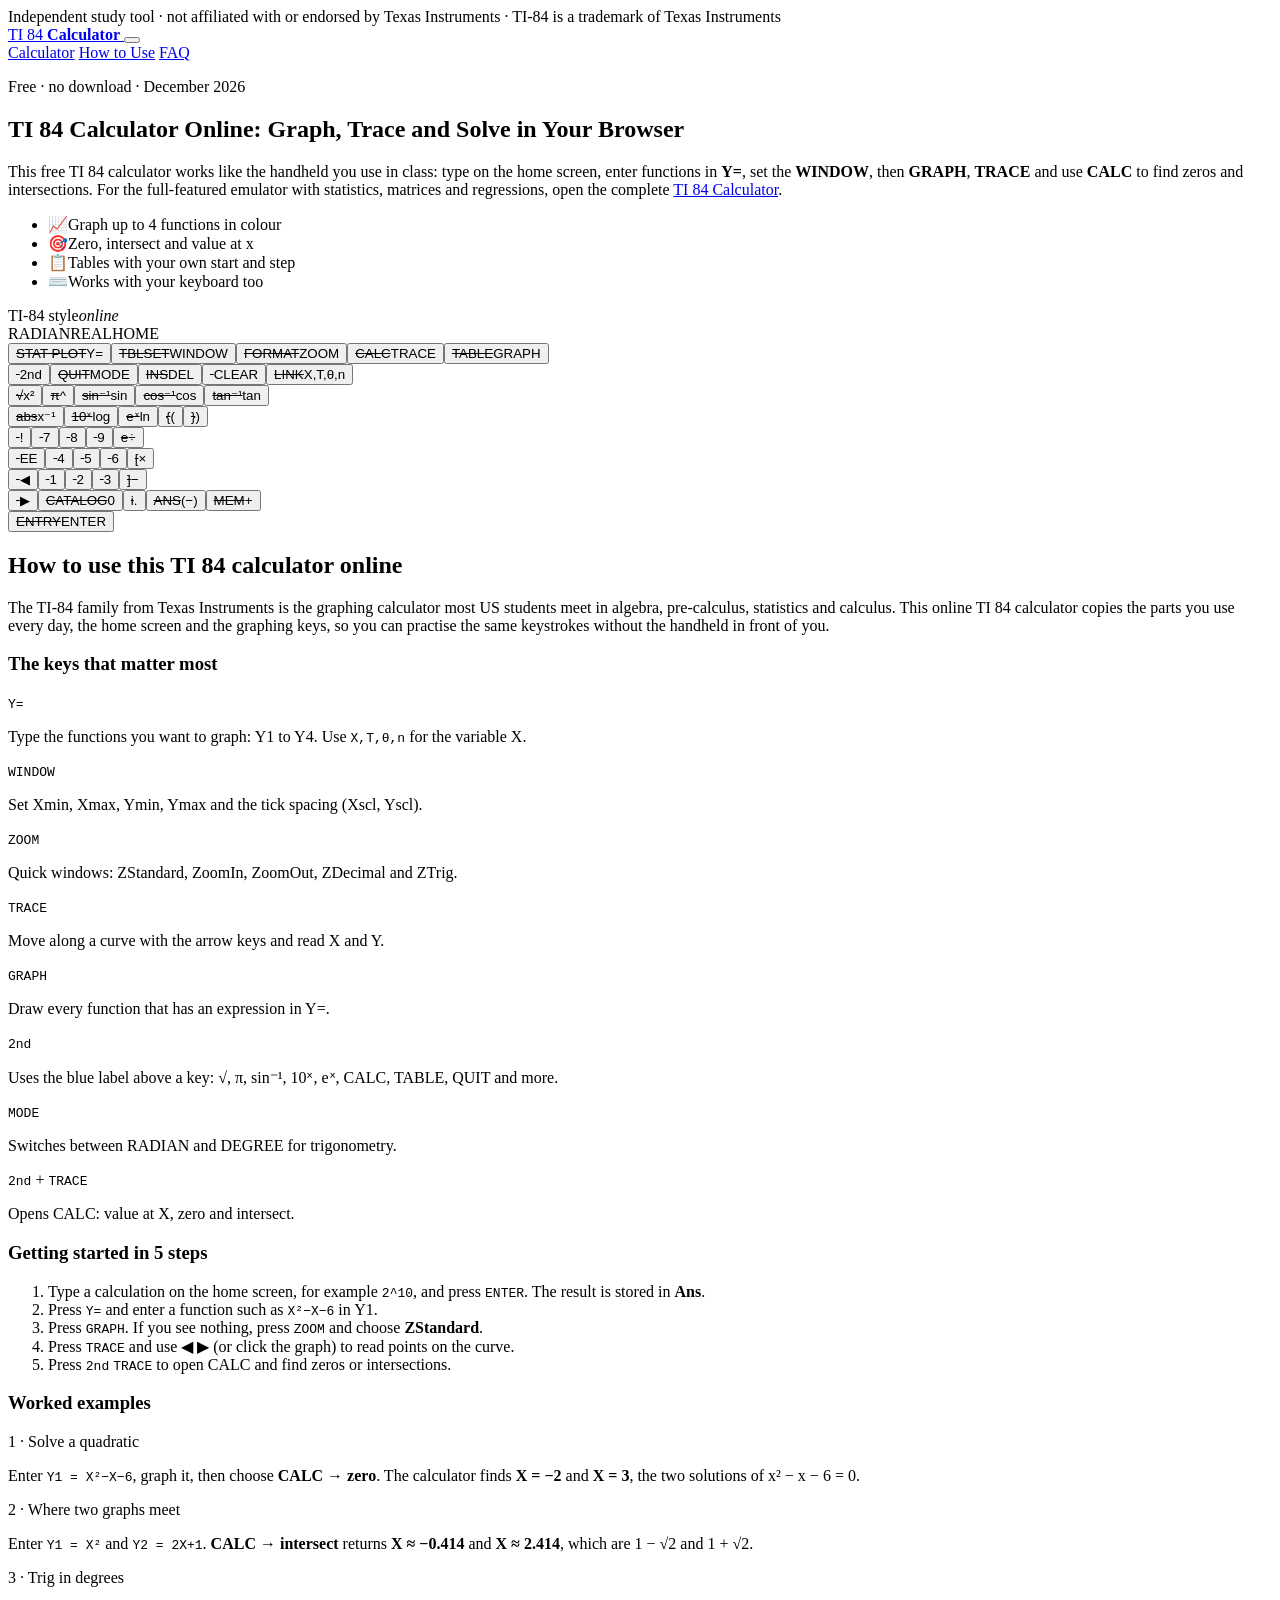
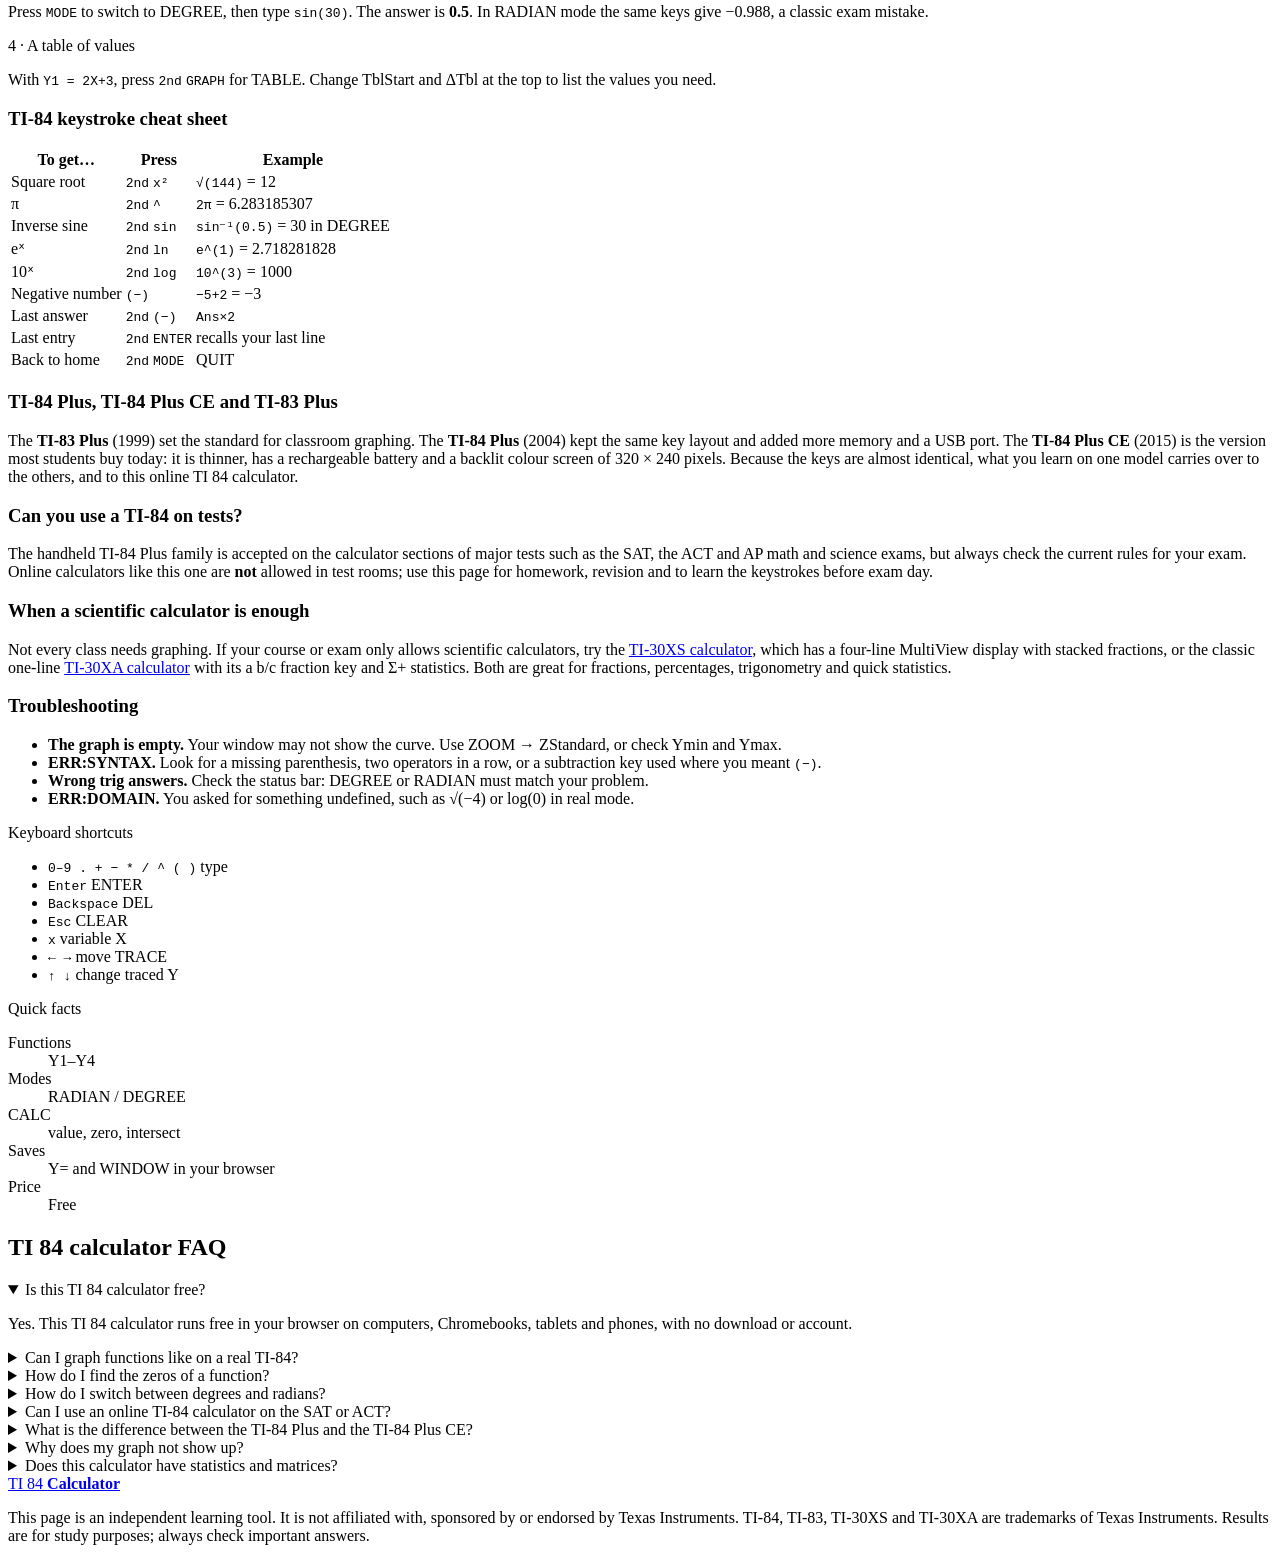
==== index.html @ 6d9133d3 "index.html" ====
<!DOCTYPE html>
<html lang="en">
<head>
<meta charset="UTF-8">
<meta name="viewport" content="width=device-width, initial-scale=1">
<title>TI 84 Calculator Online – Free Graphing Calculator (November 2026)</title>
<meta name="description" content="Use a free TI 84 calculator online: TI-84 style keys, Y= editor, graphing with zoom and trace, zeros, intersections, tables and degree/radian mode. Includes keystroke guide, worked examples and FAQ.">
<meta name="robots" content="index, follow">
<meta property="og:title" content="TI 84 Calculator Online – Free Graphing Calculator">
<meta property="og:description" content="A TI-84 style graphing calculator in your browser with Y=, WINDOW, ZOOM, TRACE, CALC and TABLE, plus a complete how-to guide.">
<meta property="og:type" content="website">
<link rel="preconnect" href="https://fonts.googleapis.com">
<link rel="preconnect" href="https://fonts.gstatic.com" crossorigin>
<link href="https://fonts.googleapis.com/css2?family=Space+Grotesk:wght@500;700&family=Inter:wght@400;500;600;700&family=JetBrains+Mono:wght@500;700&display=swap" rel="stylesheet">
<link rel="stylesheet" href="style.css">
<script type="application/ld+json">
{
 "@context": "https://schema.org",
 "@type": "FAQPage",
 "mainEntity": [
  {
   "@type": "Question",
   "name": "Is this TI 84 calculator free?",
   "acceptedAnswer": {
    "@type": "Answer",
    "text": "Yes. This TI 84 calculator runs free in your browser on computers, Chromebooks, tablets and phones, with no download or account."
   }
  },
  {
   "@type": "Question",
   "name": "Can I graph functions like on a real TI-84?",
   "acceptedAnswer": {
    "@type": "Answer",
    "text": "Yes. Enter up to four functions in Y=, set the WINDOW or use ZOOM, then press GRAPH. TRACE lets you move along a curve, and CALC finds values, zeros, intersections, minimums and maximums."
   }
  },
  {
   "@type": "Question",
   "name": "How do I find the zeros of a function?",
   "acceptedAnswer": {
    "@type": "Answer",
    "text": "Enter the function in Y1, press GRAPH, then 2nd and TRACE to open CALC and choose zero. The calculator lists every zero it finds inside the current window."
   }
  },
  {
   "@type": "Question",
   "name": "How do I switch between degrees and radians?",
   "acceptedAnswer": {
    "@type": "Answer",
    "text": "Press MODE. The status bar at the top of the screen shows DEGREE or RADIAN. Use DEGREE for most geometry problems and RADIAN for calculus and unit-circle work."
   }
  },
  {
   "@type": "Question",
   "name": "Can I use an online TI-84 calculator on the SAT or ACT?",
   "acceptedAnswer": {
    "@type": "Answer",
    "text": "No. Online calculators are not allowed in test rooms. The handheld TI-84 Plus family is accepted on the SAT, ACT and AP exams, so use this page to practise the keystrokes before test day."
   }
  },
  {
   "@type": "Question",
   "name": "What is the difference between the TI-84 Plus and the TI-84 Plus CE?",
   "acceptedAnswer": {
    "@type": "Answer",
    "text": "The TI-84 Plus CE, released in 2015, is thinner, has a backlit colour screen of 320 × 240 pixels and a rechargeable battery. The TI-84 Plus from 2004 has a monochrome screen and uses AAA batteries. The keys are almost the same."
   }
  },
  {
   "@type": "Question",
   "name": "Why does my graph not show up?",
   "acceptedAnswer": {
    "@type": "Answer",
    "text": "Usually the window does not include the curve. Press ZOOM and choose ZStandard, or check that Xmin is less than Xmax and Ymin is less than Ymax. Also check Y= for a syntax error."
   }
  },
  {
   "@type": "Question",
   "name": "Does this calculator have statistics and matrices?",
   "acceptedAnswer": {
    "@type": "Answer",
    "text": "This page focuses on the home screen, graphing and tables. For statistics, regressions, matrices and probability distributions, use the full TI 84 calculator on our main site."
   }
  }
 ]
}
</script>
</head>
<body>

<div class="notice">Independent study tool · not affiliated with or endorsed by Texas Instruments · TI-84 is a trademark of Texas Instruments</div>

<header class="top">
  <div class="wrap top-in">
    <a href="#" class="brand">
      <span class="b-ic" aria-hidden="true"><i></i><i></i><i></i><i></i></span>
      <span class="b-txt">TI 84 <b>Calculator</b></span>
    </a>
    <button class="hamb" aria-label="Open menu" aria-expanded="false"><span></span><span></span><span></span></button>
    <nav class="nav" aria-label="Main">
      <a href="#calc">Calculator</a>
      <a href="#guide">How to Use</a>
      <a href="#faq">FAQ</a>
    </nav>
  </div>
</header>

<main>
<section class="hero">
  <div class="wrap hero-in">
    <div class="h-copy">
      <p class="kick">Free · no download · <span class="cm">November 2026</span></p>
      <h1>TI 84 Calculator Online: Graph, Trace and Solve in Your Browser</h1>
      <p class="lead">This free TI 84 calculator works like the handheld you use in class: type on the home screen, enter functions in <b>Y=</b>, set the <b>WINDOW</b>, then <b>GRAPH</b>, <b>TRACE</b> and use <b>CALC</b> to find zeros and intersections. For the full-featured emulator with statistics, matrices and regressions, open the complete <a href="https://ti84calchub.com/">TI 84 Calculator</a>.</p>
      <ul class="h-list">
        <li><span>📈</span>Graph up to 4 functions in colour</li>
        <li><span>🎯</span>Zero, intersect and value at x</li>
        <li><span>📋</span>Tables with your own start and step</li>
        <li><span>⌨️</span>Works with your keyboard too</li>
      </ul>
    </div>

    <div class="calc" id="calc" aria-label="TI 84 style calculator">
      <div class="c-brand"><span>TI-84 style</span><em>online</em></div>
      <div class="screen">
        <div class="status"><span id="stMode">RADIAN</span><span>REAL</span><span id="stPane">HOME</span><span class="st2" id="st2" hidden>2ND</span></div>
        <div class="pane" id="pHome"><div class="hist" id="hist"></div><div class="entry"><span id="entry"></span><i class="cur"></i></div></div>
        <div class="pane yeq" id="pY" hidden></div>
        <div class="pane win" id="pW" hidden></div>
        <div class="pane menu" id="pM" hidden></div>
        <div class="pane gr" id="pG" hidden><canvas id="cv" width="640" height="440" aria-label="Graph"></canvas><div class="g-foot" id="gFoot"></div></div>
        <div class="pane tb" id="pT" hidden></div>
      </div>
      <div class="keys" id="keys"></div>
    </div>
  </div>
</section>

<section class="guide" id="guide">
  <div class="wrap g-grid">
    <article class="prose">
      <h2>How to use this TI 84 calculator online</h2>
      <p>The TI-84 family from Texas Instruments is the graphing calculator most US students meet in algebra, pre-calculus, statistics and calculus. This online TI 84 calculator copies the parts you use every day, the home screen and the graphing keys, so you can practise the same keystrokes without the handheld in front of you.</p>

      <h3>The keys that matter most</h3>
      <div class="keymap">
        <div><kbd>Y=</kbd><p>Type the functions you want to graph: Y1 to Y4. Use <kbd class="s">X,T,θ,n</kbd> for the variable X.</p></div>
        <div><kbd>WINDOW</kbd><p>Set Xmin, Xmax, Ymin, Ymax and the tick spacing (Xscl, Yscl).</p></div>
        <div><kbd>ZOOM</kbd><p>Quick windows: ZStandard, ZoomIn, ZoomOut, ZDecimal and ZTrig.</p></div>
        <div><kbd>TRACE</kbd><p>Move along a curve with the arrow keys and read X and Y.</p></div>
        <div><kbd>GRAPH</kbd><p>Draw every function that has an expression in Y=.</p></div>
        <div><kbd class="b">2nd</kbd><p>Uses the blue label above a key: √, π, sin⁻¹, 10ˣ, eˣ, CALC, TABLE, QUIT and more.</p></div>
        <div><kbd>MODE</kbd><p>Switches between RADIAN and DEGREE for trigonometry.</p></div>
        <div><kbd class="b">2nd</kbd> + <kbd>TRACE</kbd><p>Opens CALC: value at X, zero and intersect.</p></div>
      </div>

      <h3>Getting started in 5 steps</h3>
      <ol>
        <li>Type a calculation on the home screen, for example <code>2^10</code>, and press <kbd>ENTER</kbd>. The result is stored in <b>Ans</b>.</li>
        <li>Press <kbd>Y=</kbd> and enter a function such as <code>X²−X−6</code> in Y1.</li>
        <li>Press <kbd>GRAPH</kbd>. If you see nothing, press <kbd>ZOOM</kbd> and choose <b>ZStandard</b>.</li>
        <li>Press <kbd>TRACE</kbd> and use ◀ ▶ (or click the graph) to read points on the curve.</li>
        <li>Press <kbd class="b">2nd</kbd> <kbd>TRACE</kbd> to open CALC and find zeros or intersections.</li>
      </ol>

      <h3>Worked examples</h3>
      <div class="exs">
        <div class="ex"><p class="ex-t">1 · Solve a quadratic</p><p>Enter <code>Y1 = X²−X−6</code>, graph it, then choose <b>CALC → zero</b>. The calculator finds <b>X = −2</b> and <b>X = 3</b>, the two solutions of x² − x − 6 = 0.</p></div>
        <div class="ex"><p class="ex-t">2 · Where two graphs meet</p><p>Enter <code>Y1 = X²</code> and <code>Y2 = 2X+1</code>. <b>CALC → intersect</b> returns <b>X ≈ −0.414</b> and <b>X ≈ 2.414</b>, which are 1 − √2 and 1 + √2.</p></div>
        <div class="ex"><p class="ex-t">3 · Trig in degrees</p><p>Press <kbd>MODE</kbd> to switch to DEGREE, then type <code>sin(30)</code>. The answer is <b>0.5</b>. In RADIAN mode the same keys give −0.988, a classic exam mistake.</p></div>
        <div class="ex"><p class="ex-t">4 · A table of values</p><p>With <code>Y1 = 2X+3</code>, press <kbd class="b">2nd</kbd> <kbd>GRAPH</kbd> for TABLE. Change TblStart and ΔTbl at the top to list the values you need.</p></div>
      </div>

      <h3>TI-84 keystroke cheat sheet</h3>
      <div class="tbl">
        <table>
          <thead><tr><th>To get…</th><th>Press</th><th>Example</th></tr></thead>
          <tbody>
            <tr><td>Square root</td><td><kbd class="b">2nd</kbd> <kbd>x²</kbd></td><td><code>√(144)</code> = 12</td></tr>
            <tr><td>π</td><td><kbd class="b">2nd</kbd> <kbd>^</kbd></td><td><code>2π</code> = 6.283185307</td></tr>
            <tr><td>Inverse sine</td><td><kbd class="b">2nd</kbd> <kbd>sin</kbd></td><td><code>sin⁻¹(0.5)</code> = 30 in DEGREE</td></tr>
            <tr><td>eˣ</td><td><kbd class="b">2nd</kbd> <kbd>ln</kbd></td><td><code>e^(1)</code> = 2.718281828</td></tr>
            <tr><td>10ˣ</td><td><kbd class="b">2nd</kbd> <kbd>log</kbd></td><td><code>10^(3)</code> = 1000</td></tr>
            <tr><td>Negative number</td><td><kbd>(−)</kbd></td><td><code>−5+2</code> = −3</td></tr>
            <tr><td>Last answer</td><td><kbd class="b">2nd</kbd> <kbd>(−)</kbd></td><td><code>Ans×2</code></td></tr>
            <tr><td>Last entry</td><td><kbd class="b">2nd</kbd> <kbd>ENTER</kbd></td><td>recalls your last line</td></tr>
            <tr><td>Back to home</td><td><kbd class="b">2nd</kbd> <kbd>MODE</kbd></td><td>QUIT</td></tr>
          </tbody>
        </table>
      </div>

      <h3>TI-84 Plus, TI-84 Plus CE and TI-83 Plus</h3>
      <p>The <b>TI-83 Plus</b> (1999) set the standard for classroom graphing. The <b>TI-84 Plus</b> (2004) kept the same key layout and added more memory and a USB port. The <b>TI-84 Plus CE</b> (2015) is the version most students buy today: it is thinner, has a rechargeable battery and a backlit colour screen of 320 × 240 pixels. Because the keys are almost identical, what you learn on one model carries over to the others, and to this online TI 84 calculator.</p>

      <h3>Can you use a TI-84 on tests?</h3>
      <p>The handheld TI-84 Plus family is accepted on the calculator sections of major tests such as the SAT, the ACT and AP math and science exams, but always check the current rules for your exam. Online calculators like this one are <b>not</b> allowed in test rooms; use this page for homework, revision and to learn the keystrokes before exam day.</p>

      <h3>When a scientific calculator is enough</h3>
      <p>Not every class needs graphing. If your course or exam only allows scientific calculators, try the <a href="https://ti84calchub.com/ti-30xs-calculator/">TI-30XS calculator</a>, which has a four-line MultiView display with stacked fractions, or the classic one-line <a href="https://ti84calchub.com/ti-30xa-calculator/">TI-30XA calculator</a> with its a b/c fraction key and Σ+ statistics. Both are great for fractions, percentages, trigonometry and quick statistics.</p>

      <h3>Troubleshooting</h3>
      <ul>
        <li><b>The graph is empty.</b> Your window may not show the curve. Use ZOOM → ZStandard, or check Ymin and Ymax.</li>
        <li><b>ERR:SYNTAX.</b> Look for a missing parenthesis, two operators in a row, or a subtraction key used where you meant <kbd>(−)</kbd>.</li>
        <li><b>Wrong trig answers.</b> Check the status bar: DEGREE or RADIAN must match your problem.</li>
        <li><b>ERR:DOMAIN.</b> You asked for something undefined, such as √(−4) or log(0) in real mode.</li>
      </ul>
    </article>
    <aside class="side">
      <div class="s-card">
        <p class="s-h">Keyboard shortcuts</p>
        <ul>
          <li><kbd>0–9 . + − * / ^ ( )</kbd> type</li>
          <li><kbd>Enter</kbd> ENTER</li>
          <li><kbd>Backspace</kbd> DEL</li>
          <li><kbd>Esc</kbd> CLEAR</li>
          <li><kbd>x</kbd> variable X</li>
          <li><kbd>← →</kbd> move TRACE</li>
          <li><kbd>↑ ↓</kbd> change traced Y</li>
        </ul>
      </div>
      <div class="s-card blue">
        <p class="s-h">Quick facts</p>
        <dl>
          <dt>Functions</dt><dd>Y1–Y4</dd>
          <dt>Modes</dt><dd>RADIAN / DEGREE</dd>
          <dt>CALC</dt><dd>value, zero, intersect</dd>
          <dt>Saves</dt><dd>Y= and WINDOW in your browser</dd>
          <dt>Price</dt><dd>Free</dd>
        </dl>
      </div>
    </aside>
  </div>
</section>

<section class="faq" id="faq">
  <div class="wrap faq-in">
    <h2>TI 84 calculator FAQ</h2>
    <details open><summary>Is this TI 84 calculator free?</summary><p>Yes. This TI 84 calculator runs free in your browser on computers, Chromebooks, tablets and phones, with no download or account.</p></details>
    <details><summary>Can I graph functions like on a real TI-84?</summary><p>Yes. Enter up to four functions in Y=, set the WINDOW or use ZOOM, then press GRAPH. TRACE lets you move along a curve, and CALC finds values, zeros, intersections, minimums and maximums.</p></details>
    <details><summary>How do I find the zeros of a function?</summary><p>Enter the function in Y1, press GRAPH, then 2nd and TRACE to open CALC and choose zero. The calculator lists every zero it finds inside the current window.</p></details>
    <details><summary>How do I switch between degrees and radians?</summary><p>Press MODE. The status bar at the top of the screen shows DEGREE or RADIAN. Use DEGREE for most geometry problems and RADIAN for calculus and unit-circle work.</p></details>
    <details><summary>Can I use an online TI-84 calculator on the SAT or ACT?</summary><p>No. Online calculators are not allowed in test rooms. The handheld TI-84 Plus family is accepted on the SAT, ACT and AP exams, so use this page to practise the keystrokes before test day.</p></details>
    <details><summary>What is the difference between the TI-84 Plus and the TI-84 Plus CE?</summary><p>The TI-84 Plus CE, released in 2015, is thinner, has a backlit colour screen of 320 × 240 pixels and a rechargeable battery. The TI-84 Plus from 2004 has a monochrome screen and uses AAA batteries. The keys are almost the same.</p></details>
    <details><summary>Why does my graph not show up?</summary><p>Usually the window does not include the curve. Press ZOOM and choose ZStandard, or check that Xmin is less than Xmax and Ymin is less than Ymax. Also check Y= for a syntax error.</p></details>
    <details><summary>Does this calculator have statistics and matrices?</summary><p>This page focuses on the home screen, graphing and tables. For statistics, regressions, matrices and probability distributions, use the full TI 84 calculator on our main site.</p></details>
  </div>
</section>
</main>

<footer class="foot">
  <div class="wrap">
    <a href="#" class="brand"><span class="b-ic" aria-hidden="true"><i></i><i></i><i></i><i></i></span><span class="b-txt">TI 84 <b>Calculator</b></span></a>
    <p>This page is an independent learning tool. It is not affiliated with, sponsored by or endorsed by Texas Instruments. TI-84, TI-83, TI-30XS and TI-30XA are trademarks of Texas Instruments. Results are for study purposes; always check important answers.</p>
  </div>
</footer>

<div class="toast" id="toast" role="status" hidden></div>

<script>
(function(){
  var $=function(id){return document.getElementById(id);};
  var tt; function toast(m){ var e=$('toast'); e.textContent=m; e.hidden=false; clearTimeout(tt); tt=setTimeout(function(){e.hidden=true;},1800); }
  function store(k,v){ try{ if(v===undefined) return JSON.parse(localStorage.getItem(k)); localStorage.setItem(k,JSON.stringify(v)); }catch(e){ return null; } }
  try{ var lab=new Date().toLocaleDateString('en-US',{month:'long',year:'numeric'});
    document.querySelectorAll('.cm').forEach(function(e){ e.textContent=lab; });
    document.title=document.title.replace(/\([A-Za-z]+ \d{4}\)/,'('+lab+')'); }catch(e){}

  /* ================= math engine ================= */
  function Err(m){ this.m=m; }
  var FN=['sin⁻¹','cos⁻¹','tan⁻¹','sin','cos','tan','ln','log','√','abs'];
  var ALIAS={asin:'sin⁻¹',acos:'cos⁻¹',atan:'tan⁻¹',sqrt:'√'};
  function tokenize(s){
    s=s.replace(/\s+/g,'');
    var T=[], i=0, m;
    while(i<s.length){
      var r=s.slice(i);
      if((m=r.match(/^(\d+\.?\d*|\.\d+)(E[−-]?\d+)?/))){ T.push({t:'n',v:parseFloat(m[0].replace('−','-'))}); i+=m[0].length; continue; }
      if((m=r.match(/^(asin|acos|atan|sqrt)/))){ T.push({t:'f',v:ALIAS[m[0]]}); i+=m[0].length; continue; }
      var f=null; for(var k=0;k<FN.length;k++){ if(r.indexOf(FN[k])===0){ f=FN[k]; break; } }
      if(f){ T.push({t:'f',v:f}); i+=f.length; continue; }
      if(r.indexOf('Ans')===0){ T.push({t:'v',v:'Ans'}); i+=3; continue; }
      if(r.indexOf('⁻¹')===0){ T.push({t:'o',v:'inv'}); i+=2; continue; }
      var c=s[i];
      if(c==='π'){ T.push({t:'k',v:Math.PI}); i++; continue; }
      if(c==='e'){ T.push({t:'k',v:Math.E}); i++; continue; }
      if(c==='X'||c==='x'){ T.push({t:'v',v:'X'}); i++; continue; }
      var map={'+':'+','-':'-','−':'neg','*':'*','×':'*','/':'/','÷':'/','^':'^','!':'!','²':'sq','(':'(',')':')'};
      if(map[c]){ T.push({t:'o',v:map[c]}); i++; continue; }
      throw new Err('SYNTAX');
    }
    return T;
  }
  function compile(src){
    var T=tokenize(src), p=0;
    if(!T.length) throw new Err('SYNTAX');
    function pk(){ return T[p]; }
    function is(v){ var t=T[p]; return t&&t.t==='o'&&t.v===v; }
    function startsPrimary(){ var t=T[p]; return t&&(t.t==='n'||t.t==='k'||t.t==='v'||t.t==='f'||(t.t==='o'&&t.v==='(')); }
    function expr(){
      var a=term();
      while(is('+')||is('-')||is('neg')){ var op=T[p++].v; if(op==='neg') op='-'; var b=term(); a=(function(a,b,op){ return op==='+'?function(E){return a(E)+b(E);}:function(E){return a(E)-b(E);}; })(a,b,op); }
      return a;
    }
    function term(){
      var a=unary();
      for(;;){
        if(is('*')||is('/')){ var op=T[p++].v, b=unary(); a=(function(a,b,op){ return op==='*'?function(E){return a(E)*b(E);}:function(E){ var d=b(E); if(d===0) throw new Err('DIVIDE BY 0'); return a(E)/d; }; })(a,b,op); }
        else if(startsPrimary()){ var c=unary(); a=(function(a,c){ return function(E){return a(E)*c(E);}; })(a,c); }
        else break;
      }
      return a;
    }
    function unary(){
      if(is('-')||is('neg')){ p++; var u=unary(); return function(E){return -u(E);}; }
      return power();
    }
    function power(){
      var b=postfix();
      while(is('^')){
        p++; var neg=false; while(is('-')||is('neg')){ p++; neg=!neg; }
        var e=postfix(), bb=b, n=neg;
        b=function(E){ var x=bb(E), y=e(E); if(n) y=-y; var r=Math.pow(x,y); if(x<0&&Math.abs(y)<1&&!Number.isInteger(y)){ var q=Math.round(1/y); if(Math.abs(1/y-q)<1e-9&&q%2) r=-Math.pow(-x,y); } return r; };
      }
      return b;
    }
    function postfix(){
      var v=primary();
      for(;;){
        if(is('!')){ p++; v=(function(v){ return function(E){ var n=v(E); if(n<0||n>170||!Number.isInteger(Math.round(n*1e9)/1e9)) throw new Err('DOMAIN'); n=Math.round(n); var r=1; for(var i=2;i<=n;i++) r*=i; return r; }; })(v); }
        else if(is('sq')){ p++; v=(function(v){ return function(E){ var x=v(E); return x*x; }; })(v); }
        else if(is('inv')){ p++; v=(function(v){ return function(E){ var x=v(E); if(x===0) throw new Err('DIVIDE BY 0'); return 1/x; }; })(v); }
        else break;
      }
      return v;
    }
    function group(){ p++; var e=expr(); if(is(')')) p++; else if(p<T.length) throw new Err('SYNTAX'); return e; }
    function primary(){
      var t=pk(); if(!t) throw new Err('SYNTAX');
      if(t.t==='n'){ p++; var n=t.v; return function(){return n;}; }
      if(t.t==='k'){ p++; var k=t.v; return function(){return k;}; }
      if(t.t==='v'){ p++; var nm=t.v; return function(E){ return E[nm]; }; }
      if(t.t==='o'&&t.v==='(') return group();
      if(t.t==='f'){
        p++; var arg=is('(')?group():power(), F=t.v;
        return function(E){
          var x=arg(E), d=E.deg?Math.PI/180:1;
          switch(F){
            case 'sin': return Math.abs(Math.sin(x*d))<1e-15?0:Math.sin(x*d);
            case 'cos': return Math.abs(Math.cos(x*d))<1e-15?0:Math.cos(x*d);
            case 'tan': var c=Math.cos(x*d); if(Math.abs(c)<1e-15) throw new Err('DOMAIN'); return Math.tan(x*d);
            case 'sin⁻¹': if(x<-1||x>1) throw new Err('DOMAIN'); return Math.asin(x)/d;
            case 'cos⁻¹': if(x<-1||x>1) throw new Err('DOMAIN'); return Math.acos(x)/d;
            case 'tan⁻¹': return Math.atan(x)/d;
            case 'ln': if(x<=0) throw new Err('DOMAIN'); return Math.log(x);
            case 'log': if(x<=0) throw new Err('DOMAIN'); return Math.log10(x);
            case '√': if(x<0) throw new Err('DOMAIN'); return Math.sqrt(x);
            case 'abs': return Math.abs(x);
          }
        };
      }
      throw new Err('SYNTAX');
    }
    var f=expr();
    if(p<T.length) throw new Err('SYNTAX');
    return function(E){ var v=f(E); if(isNaN(v)) throw new Err('DOMAIN'); if(!isFinite(v)) throw new Err('OVERFLOW'); return v; };
  }
  function fmt(v){
    if(v===0) return '0';
    var a=Math.abs(v), s;
    if(a>=1e10||a<1e-3){ var m=v.toExponential(9).split('e'); s=String(parseFloat(m[0]))+'E'+parseInt(m[1],10); }
    else s=String(parseFloat(v.toPrecision(10)));
    return s.replace(/-/g,'−');
  }
  window.TI84={compile:compile,fmt:fmt,Err:Err};

  /* ================= state ================= */
  var COLORS=['#1f63d1','#e0262f','#111','#c21bb0'];
  var saved=store('ti84-web2')||{};
  var ST={deg:!!saved.deg, Y:saved.Y||['','','',''], W:saved.W||{xmin:-10,xmax:10,xscl:1,ymin:-10,ymax:10,yscl:1}, tbl:saved.tbl||{start:0,step:1}};
  var pane='home', second=false, entry='', hist=[], ans=0, last='', X=0, yFocus=0, trace=null, marks=[], menu=null, pending=null;
  function save(){ store('ti84-web2',{deg:ST.deg,Y:ST.Y,W:ST.W,tbl:ST.tbl}); }
  function env(x){ return {X:x===undefined?X:x, Ans:ans, deg:ST.deg}; }

  /* ================= panes ================= */
  var PANES={home:'pHome',yeq:'pY',win:'pW',menu:'pM',graph:'pG',table:'pT'};
  var LABEL={home:'HOME',yeq:'Y=',win:'WINDOW',menu:'MENU',graph:'GRAPH',table:'TABLE'};
  function show(p){
    pane=p; Object.keys(PANES).forEach(function(k){ $(PANES[k]).hidden=k!==p; });
    $('stPane').textContent=p==='menu'&&menu?menu.title:LABEL[p];
    if(p==='yeq') drawY(); if(p==='win') drawW(); if(p==='graph') drawGraph(); if(p==='table') drawT(); if(p==='home') drawHome();
  }
  function setSecond(v){ second=v; $('st2').hidden=!v; $('keys').classList.toggle('sec',v); }
  function setMode(){ $('stMode').textContent=ST.deg?'DEGREE':'RADIAN'; }

  /* home */
  function drawHome(){
    $('hist').innerHTML=hist.slice(-12).map(function(h){ return '<p class="hq">'+esc(h[0])+'</p><p class="ha'+(h[2]?' err':'')+'">'+esc(h[1])+'</p>'; }).join('');
    $('entry').textContent=entry;
    var s=$('pHome'); s.scrollTop=s.scrollHeight;
  }
  function esc(s){ return String(s).replace(/[&<>"]/g,function(c){return {'&':'&amp;','<':'&lt;','>':'&gt;','"':'&quot;'}[c];}); }
  function evalEntry(){
    var src=entry;
    if(!src.trim()){ if(last){ src=last; } else return; }
    if(/^[+*/^²×÷!]|^⁻¹/.test(src)) src='Ans'+src;
    try{ var v=compile(src)(env()); ans=v; hist.push([src,fmt(v)]); }
    catch(e){ if(!(e instanceof Err)) e=new Err('SYNTAX'); hist.push([src,'ERR:'+e.m,1]); }
    last=src; entry=''; drawHome();
  }
  /* Y= */
  function drawY(){
    $('pY').innerHTML=ST.Y.map(function(y,i){ return '<label class="yrow"><span class="yl"><i style="background:'+COLORS[i]+'"></i>Y'+(i+1)+'=</span><input type="text" data-i="'+i+'" value="'+esc(y)+'" spellcheck="false" autocomplete="off" aria-label="Y'+(i+1)+'"></label>'; }).join('')+'<p class="phint">Use X for the variable. Press GRAPH to draw.</p>';
    $('pY').querySelectorAll('input').forEach(function(inp){
      inp.addEventListener('focus',function(){ yFocus=+inp.dataset.i; });
      inp.addEventListener('input',function(){ ST.Y[+inp.dataset.i]=inp.value; save(); });
      inp.addEventListener('keydown',function(e){ if(e.key==='Enter'){ e.preventDefault(); var n=$('pY').querySelectorAll('input')[(+inp.dataset.i+1)%4]; n.focus(); } });
    });
  }
  /* WINDOW */
  var WF=[['xmin','Xmin'],['xmax','Xmax'],['xscl','Xscl'],['ymin','Ymin'],['ymax','Ymax'],['yscl','Yscl']];
  function drawW(){
    $('pW').innerHTML='<p class="wh">WINDOW</p>'+WF.map(function(f){ return '<label class="wrow"><span>'+f[1]+'=</span><input type="text" inputmode="decimal" data-k="'+f[0]+'" value="'+fmt(ST.W[f[0]]).replace(/−/g,'-')+'"></label>'; }).join('');
    $('pW').querySelectorAll('input').forEach(function(inp){
      inp.addEventListener('focus',function(){ yFocus=-1; });
      inp.addEventListener('change',function(){
        try{ var v=compile(inp.value)(env()); ST.W[inp.dataset.k]=v; }catch(e){ toast('Invalid value'); }
        if(ST.W.xmin>=ST.W.xmax||ST.W.ymin>=ST.W.ymax){ toast('ERR:WINDOW RANGE – min must be less than max'); }
        save(); inp.value=fmt(ST.W[inp.dataset.k]).replace(/−/g,'-');
      });
    });
  }
  /* MENU */
  function openMenu(title,items){ menu={title:title,items:items}; $('pM').innerHTML='<p class="mh">'+title+'</p>'+items.map(function(it,i){ return '<button type="button" data-i="'+i+'"><b>'+(i+1)+':</b>'+it[0]+'</button>'; }).join(''); $('pM').querySelectorAll('button').forEach(function(b){ b.addEventListener('click',function(){ pick(+b.dataset.i); }); }); show('menu'); }
  function pick(i){ if(!menu||!menu.items[i]) return; var f=menu.items[i][1]; menu=null; f(); }
  function zoom(fn){ fn(); save(); trace=null; marks=[]; show('graph'); }
  var ZOOM=[
    ['ZStandard',function(){ zoom(function(){ ST.W={xmin:-10,xmax:10,xscl:1,ymin:-10,ymax:10,yscl:1}; }); }],
    ['Zoom In',function(){ zoom(function(){ scaleW(0.5); }); }],
    ['Zoom Out',function(){ zoom(function(){ scaleW(2); }); }],
    ['ZDecimal',function(){ zoom(function(){ ST.W={xmin:-6.6,xmax:6.6,xscl:1,ymin:-4.1,ymax:4.1,yscl:1}; }); }],
    ['ZTrig',function(){ zoom(function(){ ST.W=ST.deg?{xmin:-360,xmax:360,xscl:90,ymin:-4,ymax:4,yscl:1}:{xmin:-2*Math.PI,xmax:2*Math.PI,xscl:Math.PI/2,ymin:-4,ymax:4,yscl:1}; }); }],
    ['ZSquare',function(){ zoom(function(){ var W=ST.W, cy=(W.ymin+W.ymax)/2, h=(W.xmax-W.xmin)*(GH/GW)/2; W.ymin=cy-h; W.ymax=cy+h; }); }]
  ];
  function scaleW(k){ var W=ST.W, cx=(W.xmin+W.xmax)/2, cy=(W.ymin+W.ymax)/2, hx=(W.xmax-W.xmin)/2*k, hy=(W.ymax-W.ymin)/2*k; W.xmin=cx-hx; W.xmax=cx+hx; W.ymin=cy-hy; W.ymax=cy+hy; }
  var CALC=[
    ['value',function(){ pending={type:'value'}; show('graph'); }],
    ['zero',function(){ pending=null; doZero(); }],
    ['intersect',function(){ pending=null; doIntersect(); }],
    ['minimum',function(){ pending=null; doExt(false); }],
    ['maximum',function(){ pending=null; doExt(true); }]
  ];

  /* ================= graph ================= */
  var GW=320, GH=220, cv=$('cv'), ctx=cv.getContext('2d');
  ctx.scale(2,2);
  function funcs(){ var out=[]; ST.Y.forEach(function(y,i){ if(y.trim()){ try{ out.push({i:i,f:compile(y),src:y}); }catch(e){ out.push({i:i,err:true,src:y}); } } }); return out; }
  function val(F,x){ try{ return F.f(env(x)); }catch(e){ return NaN; } }
  function px(x){ var W=ST.W; return (x-W.xmin)/(W.xmax-W.xmin)*GW; }
  function py(y){ var W=ST.W; return GH-(y-W.ymin)/(W.ymax-W.ymin)*GH; }
  function xAt(pxv){ var W=ST.W; return W.xmin+pxv/GW*(W.xmax-W.xmin); }
  function drawGraph(){
    var W=ST.W; ctx.clearRect(0,0,GW,GH); ctx.fillStyle='#fff'; ctx.fillRect(0,0,GW,GH);
    if(!(W.xmin<W.xmax&&W.ymin<W.ymax)){ ctx.fillStyle='#c00'; ctx.font='12px monospace'; ctx.fillText('ERR:WINDOW RANGE',90,110); foot(); return; }
    ctx.strokeStyle='#bbb'; ctx.lineWidth=1;
    var tx=(W.xmax-W.xmin)/W.xscl, ty=(W.ymax-W.ymin)/W.yscl, oy=Math.min(GH,Math.max(0,py(0))), ox=Math.min(GW,Math.max(0,px(0)));
    ctx.beginPath();
    if(W.xscl>0&&tx<=80){ for(var x=Math.ceil(W.xmin/W.xscl)*W.xscl;x<=W.xmax;x+=W.xscl){ var X1=px(x); ctx.moveTo(X1,oy-3); ctx.lineTo(X1,oy+3); } }
    if(W.yscl>0&&ty<=80){ for(var y=Math.ceil(W.ymin/W.yscl)*W.yscl;y<=W.ymax;y+=W.yscl){ var Y1=py(y); ctx.moveTo(ox-3,Y1); ctx.lineTo(ox+3,Y1); } }
    ctx.stroke();
    ctx.strokeStyle='#222'; ctx.beginPath();
    if(W.ymin<=0&&W.ymax>=0){ ctx.moveTo(0,py(0)); ctx.lineTo(GW,py(0)); }
    if(W.xmin<=0&&W.xmax>=0){ ctx.moveTo(px(0),0); ctx.lineTo(px(0),GH); }
    ctx.stroke();
    var F=funcs(), errs=[];
    F.forEach(function(fn){
      if(fn.err){ errs.push('Y'+(fn.i+1)); return; }
      ctx.strokeStyle=COLORS[fn.i]; ctx.lineWidth=2; ctx.beginPath();
      var pen=false, prev=null, N=GW*2;
      for(var k=0;k<=N;k++){
        var xx=W.xmin+k/N*(W.xmax-W.xmin), yy=val(fn,xx);
        if(!isFinite(yy)){ pen=false; prev=null; continue; }
        var Y=py(yy);
        if(prev!==null&&Math.abs(Y-prev)>GH*1.5){ pen=false; }
        Y=Math.max(-GH,Math.min(2*GH,Y));
        if(!pen){ ctx.moveTo(k/2,Y); pen=true; } else ctx.lineTo(k/2,Y);
        prev=Y;
      }
      ctx.stroke();
    });
    marks.forEach(function(m){ ctx.fillStyle='#000'; ctx.beginPath(); ctx.arc(px(m[0]),py(m[1]),3.5,0,7); ctx.fill(); });
    if(trace){
      var tf=F.filter(function(f){return f.i===trace.i&&!f.err;})[0];
      if(tf){ var ty2=val(tf,trace.x); if(isFinite(ty2)){ var cx=px(trace.x), cy=py(ty2); ctx.strokeStyle=COLORS[tf.i]; ctx.lineWidth=1.5; ctx.beginPath(); ctx.moveTo(cx-7,cy); ctx.lineTo(cx+7,cy); ctx.moveTo(cx,cy-7); ctx.lineTo(cx,cy+7); ctx.stroke(); ctx.strokeRect(cx-3,cy-3,6,6); } }
    }
    if(errs.length){ ctx.fillStyle='#c00'; ctx.font='11px monospace'; ctx.fillText('ERR:SYNTAX in '+errs.join(', '),6,14); }
    if(!F.length){ ctx.fillStyle='#666'; ctx.font='12px sans-serif'; ctx.fillText('Press Y= and enter a function',80,GH/2-14); }
    foot();
  }
  function foot(info){
    var h='';
    if(pending&&pending.type==='value'){ h='<div class="gf-in"><label>X=<input type="text" id="vX" inputmode="decimal" value="'+fmt(trace?trace.x:0).replace(/−/g,'-')+'"></label><button type="button" id="vGo">ENTER</button></div>'; }
    else if(trace){
      var F=funcs().filter(function(f){return !f.err;}), tf=F.filter(function(f){return f.i===trace.i;})[0];
      if(tf){ var y=val(tf,trace.x); h='<div class="gf-tr"><span style="color:'+COLORS[tf.i]+'">Y'+(tf.i+1)+'='+esc(tf.src)+'</span><span>X='+fmt(trace.x)+'</span><span>Y='+(isFinite(y)?fmt(y):'undef')+'</span></div><div class="gf-b"><button type="button" data-a="l">◀</button><button type="button" data-a="u">▲ Y</button><button type="button" data-a="r">▶</button><button type="button" data-a="q">✕</button></div>'; }
    }
    if(info) h='<div class="gf-res">'+info+'</div>'+h;
    $('gFoot').innerHTML=h;
    var vg=$('vGo'); if(vg){ var go=function(){ try{ var x=compile($('vX').value)(env()); var F=funcs().filter(function(f){return !f.err;}); if(!F.length){ toast('No function in Y='); return; } trace={i:F[0].i,x:x}; pending=null; var y=val(F[0],x); marks=[[x,y]]; drawGraph(); foot('Y'+(F[0].i+1)+'('+fmt(x)+') = <b>'+(isFinite(y)?fmt(y):'undefined')+'</b>'); }catch(e){ toast('Invalid X'); } }; vg.addEventListener('click',go); $('vX').addEventListener('keydown',function(e){ if(e.key==='Enter'){ e.preventDefault(); go(); } }); }
    $('gFoot').querySelectorAll('.gf-b button').forEach(function(b){ b.addEventListener('click',function(){ traceKey(b.dataset.a); }); });
  }
  function startTrace(){
    var F=funcs().filter(function(f){return !f.err;});
    if(!F.length){ toast('Enter a function in Y= first'); show('yeq'); return; }
    trace={i:F[0].i,x:(ST.W.xmin+ST.W.xmax)/2}; pending=null; show('graph');
  }
  function traceKey(a){
    if(!trace) return;
    var F=funcs().filter(function(f){return !f.err;}); if(!F.length) return;
    var step=(ST.W.xmax-ST.W.xmin)/94;
    if(a==='l') trace.x=Math.max(ST.W.xmin,trace.x-step);
    if(a==='r') trace.x=Math.min(ST.W.xmax,trace.x+step);
    if(a==='u'||a==='d'){ var idx=F.map(function(f){return f.i;}), k=idx.indexOf(trace.i); trace.i=idx[(k+(a==='u'?1:idx.length-1))%idx.length]; }
    if(a==='q'){ trace=null; }
    drawGraph();
  }
  cv.addEventListener('click',function(e){
    var r=cv.getBoundingClientRect(), x=xAt((e.clientX-r.left)/r.width*GW);
    var F=funcs().filter(function(f){return !f.err;}); if(!F.length) return;
    if(!trace) trace={i:F[0].i,x:x}; else trace.x=x;
    drawGraph();
  });
  /* CALC */
  function roots(g,a,b){
    var N=600, out=[], x0=a, y0=g(a);
    for(var k=1;k<=N;k++){
      var x1=a+(b-a)*k/N, y1=g(x1);
      if(isFinite(y0)&&isFinite(y1)){
        if(y0===0){ out.push(x0); }
        else if(y0*y1<0){
          var lo=x0, hi=x1, fl=y0;
          for(var it=0;it<80;it++){ var mid=(lo+hi)/2, fm=g(mid); if(!isFinite(fm)) break; if(fl*fm<=0) hi=mid; else { lo=mid; fl=fm; } }
          var r=(lo+hi)/2, fr=g(r);
          if(isFinite(fr)&&Math.abs(fr)<1e-6*(1+Math.abs(y0)+Math.abs(y1))) out.push(r);
        }
      }
      x0=x1; y0=y1;
    }
    var u=[]; out.forEach(function(r){ if(!u.some(function(v){return Math.abs(v-r)<(b-a)*1e-6;})) u.push(Math.abs(r)<1e-12?0:r); });
    return u;
  }
  function doZero(){
    var F=funcs().filter(function(f){return !f.err;}); if(!F.length){ toast('Enter a function in Y= first'); show('yeq'); return; }
    var fn=F.filter(function(f){return trace&&f.i===trace.i;})[0]||F[0];
    var R=roots(function(x){return val(fn,x);},ST.W.xmin,ST.W.xmax);
    marks=R.map(function(x){return [x,0];}); trace=R.length?{i:fn.i,x:R[0]}:null; pane='graph'; show('graph');
    foot('<b>Zero of Y'+(fn.i+1)+'</b>: '+(R.length?R.slice(0,6).map(function(x){return 'X='+fmt(x);}).join(' · '):'none in this window')+(R.length>6?' …':''));
  }
  function doIntersect(){
    var F=funcs().filter(function(f){return !f.err;}); if(F.length<2){ toast('Intersect needs two functions in Y='); show('yeq'); return; }
    var a=F[0], b=F[1], R=roots(function(x){return val(a,x)-val(b,x);},ST.W.xmin,ST.W.xmax);
    marks=R.map(function(x){return [x,val(a,x)];}); trace=R.length?{i:a.i,x:R[0]}:null; show('graph');
    foot('<b>Y'+(a.i+1)+' ∩ Y'+(b.i+1)+'</b>: '+(R.length?R.slice(0,4).map(function(x){return '('+fmt(x)+', '+fmt(val(a,x))+')';}).join(' · '):'no intersection in this window'));
  }
  function doExt(isMax){
    var F=funcs().filter(function(f){return !f.err;}); if(!F.length){ toast('Enter a function in Y= first'); show('yeq'); return; }
    var fn=F.filter(function(f){return trace&&f.i===trace.i;})[0]||F[0], W=ST.W, N=800, best=null;
    for(var k=0;k<=N;k++){ var x=W.xmin+(W.xmax-W.xmin)*k/N, y=val(fn,x); if(isFinite(y)&&(best===null||(isMax?y>best[1]:y<best[1]))) best=[x,y]; }
    if(best){ var h=(W.xmax-W.xmin)/N, lo=Math.max(W.xmin,best[0]-h), hi=Math.min(W.xmax,best[0]+h);
      for(var it=0;it<80;it++){ var m1=lo+(hi-lo)/3, m2=hi-(hi-lo)/3, f1=val(fn,m1), f2=val(fn,m2); if(isMax?f1<f2:f1>f2) lo=m1; else hi=m2; }
      var xr=(lo+hi)/2, yr=val(fn,xr); for(var dg=0;dg<=9;dg++){ var xc=Math.round(xr*Math.pow(10,dg))/Math.pow(10,dg), yc=val(fn,xc); if(isFinite(yc)&&Math.abs(yc-yr)<=1e-10*(1+Math.abs(yr))&&(isMax?yc>=yr-1e-12:yc<=yr+1e-12)){ xr=xc; yr=yc; break; } } best=[xr,yr]; }
    marks=best?[best]:[]; trace=best?{i:fn.i,x:best[0]}:null; show('graph');
    foot('<b>'+(isMax?'Maximum':'Minimum')+' of Y'+(fn.i+1)+'</b> in window: '+(best?'X='+fmt(best[0])+', Y='+fmt(best[1]):'none'));
  }

  /* ================= table ================= */
  function drawT(){
    var F=funcs();
    var h='<div class="tset"><label>TblStart=<input type="text" id="tS" inputmode="decimal" value="'+fmt(ST.tbl.start).replace(/−/g,'-')+'"></label><label>ΔTbl=<input type="text" id="tD" inputmode="decimal" value="'+fmt(ST.tbl.step).replace(/−/g,'-')+'"></label></div>';
    if(!F.length) h+='<p class="phint">Enter a function in Y= to see its table.</p>';
    else{
      h+='<table><thead><tr><th>X</th>'+F.map(function(f){return '<th style="color:'+COLORS[f.i]+'">Y'+(f.i+1)+'</th>';}).join('')+'</tr></thead><tbody>';
      for(var r=0;r<10;r++){ var x=ST.tbl.start+r*ST.tbl.step; x=parseFloat(x.toPrecision(12)); h+='<tr><td>'+fmt(x)+'</td>'+F.map(function(f){ if(f.err) return '<td>ERROR</td>'; var y=val(f,x); return '<td>'+(isFinite(y)?fmt(y):'ERROR')+'</td>'; }).join('')+'</tr>'; }
      h+='</tbody></table>';
    }
    $('pT').innerHTML=h;
    [['tS','start'],['tD','step']].forEach(function(p){ var inp=$(p[0]); inp.addEventListener('focus',function(){ yFocus=-1; }); inp.addEventListener('change',function(){ try{ var v=compile(inp.value)(env()); if(p[1]==='step'&&v===0) throw 0; ST.tbl[p[1]]=v; save(); }catch(e){ toast('Invalid value'); } drawT(); }); });
  }

  /* ================= keypad ================= */
  // [label, action, 2nd label, 2nd action, class]
  var K=[
    [['Y=','yeq','STAT PLOT',null,'top'],['WINDOW','win','TBLSET','tblset','top'],['ZOOM','zoom','FORMAT',null,'top'],['TRACE','trace','CALC','calc','top'],['GRAPH','graph','TABLE','table','top']],
    [['2nd','2nd',null,null,'second'],['MODE','mode','QUIT','quit','dark'],['DEL','del','INS',null,'dark'],['CLEAR','clear','',null,'dark'],['X,T,θ,n','i:X','LINK',null,'dark']],
    [['x²','i:²','√','i:√(','dark'],['^','i:^','π','i:π','dark'],['sin','i:sin(','sin⁻¹','i:sin⁻¹(','dark'],['cos','i:cos(','cos⁻¹','i:cos⁻¹(','dark'],['tan','i:tan(','tan⁻¹','i:tan⁻¹(','dark']],
    [['x⁻¹','i:⁻¹','abs','i:abs(','dark'],['log','i:log(','10ˣ','i:10^(','dark'],['ln','i:ln(','eˣ','i:e^(','dark'],['(','i:(','{',null,'dark'],[')','i:)','}',null,'dark']],
    [['!','i:!','',null,'dark'],['7','i:7','',null,'num'],['8','i:8','',null,'num'],['9','i:9','',null,'num'],['÷','i:÷','e','i:e','op']],
    [['EE','i:E','',null,'dark'],['4','i:4','',null,'num'],['5','i:5','',null,'num'],['6','i:6','',null,'num'],['×','i:×','[',null,'op']],
    [['◀','left','',null,'dark'],['1','i:1','',null,'num'],['2','i:2','',null,'num'],['3','i:3','',null,'num'],['−','i:-',']',null,'op']],
    [['▶','right','',null,'dark'],['0','i:0','CATALOG',null,'num'],['.','i:.','i',null,'num'],['(−)','i:−','ANS','i:Ans','num'],['+','i:+','MEM',null,'op']],
    [['ENTER','enter','ENTRY','entry','enter']]
  ];
  $('keys').innerHTML=K.map(function(row,ri){ return '<div class="kr'+(ri===8?' last':'')+'">'+row.map(function(k,ci){ return '<button type="button" class="k '+k[4]+'" data-r="'+ri+'" data-c="'+ci+'">'+(k[2]?'<s>'+k[2]+'</s>':'<s>&nbsp;</s>')+'<span>'+k[0]+'</span></button>'; }).join('')+'</div>'; }).join('');
  $('keys').addEventListener('click',function(e){
    var b=e.target.closest('button'); if(!b) return;
    var k=K[+b.dataset.r][+b.dataset.c];
    if(k[1]==='2nd'){ setSecond(!second); return; }
    var act=second?k[3]:k[1];
    if(second&&!k[3]){ setSecond(false); if(k[2]) toast(k[2]+' is not available in this version'); return; }
    setSecond(false); run(act);
  });
  function insert(s){
    if(pane==='yeq'||(pane!=='home'&&document.activeElement&&document.activeElement.tagName==='INPUT'&&$('calc').contains(document.activeElement))){
      var inp=pane==='yeq'?($('pY').querySelectorAll('input')[yFocus<0?0:yFocus]):document.activeElement;
      if(inp){ var a=inp.selectionStart==null?inp.value.length:inp.selectionStart, z=inp.selectionEnd==null?a:inp.selectionEnd; inp.value=inp.value.slice(0,a)+s+inp.value.slice(z); inp.selectionStart=inp.selectionEnd=a+s.length; inp.dispatchEvent(new Event('input')); }
      return;
    }
    if(pane!=='home'){ menu=null; show('home'); }
    if(entry===''&&hist.length&&(/^[+×÷^²!*/-]$/.test(s)||s==='⁻¹')) entry='Ans';
    entry+=s; drawHome();
  }
  var TOKS=['sin⁻¹(','cos⁻¹(','tan⁻¹(','sin(','cos(','tan(','log(','ln(','√(','abs(','10^(','e^(','Ans','⁻¹'];
  function run(a){
    if(!a) return;
    if(a.indexOf('i:')===0){
      if(pane==='menu'&&/^i:\d$/.test(a)){ pick(+a.slice(2)-1); return; }
      if(pending&&pending.type==='value'&&$('vX')){ var v=$('vX'); v.value+=a.slice(2).replace('−','-').replace('×','*').replace('÷','/'); return; }
      insert(a.slice(2)); return;
    }
    switch(a){
      case 'yeq': trace=null; pending=null; show('yeq'); break;
      case 'win': show('win'); break;
      case 'tblset': show('table'); setTimeout(function(){ var t=$('tS'); if(t) t.focus(); },0); break;
      case 'zoom': openMenu('ZOOM',ZOOM); break;
      case 'calc': openMenu('CALCULATE',CALC); break;
      case 'trace': startTrace(); break;
      case 'graph': pending=null; show('graph'); break;
      case 'table': show('table'); break;
      case 'mode': ST.deg=!ST.deg; setMode(); save(); toast(ST.deg?'DEGREE mode':'RADIAN mode'); if(pane==='graph') drawGraph(); if(pane==='table') drawT(); break;
      case 'quit': trace=null; pending=null; menu=null; show('home'); break;
      case 'del':
        if(pane==='home'){ var t=TOKS.filter(function(x){return entry.slice(-x.length)===x;})[0]; entry=entry.slice(0,-(t?t.length:1)); drawHome(); }
        else if(pane==='yeq'){ var inp=$('pY').querySelectorAll('input')[yFocus<0?0:yFocus]; inp.value=inp.value.slice(0,-1); inp.dispatchEvent(new Event('input')); }
        break;
      case 'clear':
        if(pane==='home'){ if(entry) entry=''; else hist=[]; drawHome(); }
        else if(pane==='yeq'){ var inp2=$('pY').querySelectorAll('input')[yFocus<0?0:yFocus]; inp2.value=''; inp2.dispatchEvent(new Event('input')); }
        else { trace=null; pending=null; menu=null; show('home'); }
        break;
      case 'enter':
        if(pane==='home') evalEntry();
        else if(pane==='yeq'){ yFocus=(yFocus+1)%4; $('pY').querySelectorAll('input')[yFocus].focus(); }
        else if(pane==='menu') pick(0);
        else if(pending&&$('vGo')) $('vGo').click();
        else if(pane==='win'||pane==='table'){ var ae=document.activeElement; if(ae&&ae.tagName==='INPUT') ae.dispatchEvent(new Event('change')); }
        break;
      case 'entry': if(pane!=='home') show('home'); entry=last; drawHome(); break;
      case 'left': if(trace) traceKey('l'); break;
      case 'right': if(trace) traceKey('r'); break;
    }
  }
  document.addEventListener('keydown',function(e){
    if(e.ctrlKey||e.metaKey||e.altKey) return;
    var r=$('calc').getBoundingClientRect(); if(r.bottom<0||r.top>innerHeight) return;
    var t=e.target, inField=t&&(t.tagName==='INPUT'||t.tagName==='TEXTAREA'||t.tagName==='SELECT');
    if(inField){ if(e.key==='Escape'){ t.blur(); } return; }
    var k=e.key;
    if(pane==='graph'&&trace&&/^Arrow/.test(k)){ e.preventDefault(); traceKey({ArrowLeft:'l',ArrowRight:'r',ArrowUp:'u',ArrowDown:'d'}[k]); return; }
    if(k==='Enter'){ e.preventDefault(); run('enter'); return; }
    if(k==='Backspace'){ e.preventDefault(); run('del'); return; }
    if(k==='Escape'){ run('clear'); return; }
    if(pane==='menu'&&/^[1-9]$/.test(k)){ pick(+k-1); return; }
    var map={'*':'×','/':'÷'};
    if(/^[0-9.+\-*/^()!]$/.test(k)){ e.preventDefault(); insert(map[k]||k); return; }
    if(k==='x'||k==='X'){ insert('X'); return; }
    if(pane==='home'&&/^[a-zA-Z]$/.test(k)){ insert(k); return; }
  });

  var hb=document.querySelector('.hamb'), nav=document.querySelector('.nav');
  hb.addEventListener('click',function(){ var o=nav.classList.toggle('open'); hb.setAttribute('aria-expanded',o); });
  nav.querySelectorAll('a').forEach(function(a){ a.addEventListener('click',function(){ nav.classList.remove('open'); hb.setAttribute('aria-expanded','false'); }); });

  setMode(); show('home');
})();

</script>
</body>
</html>
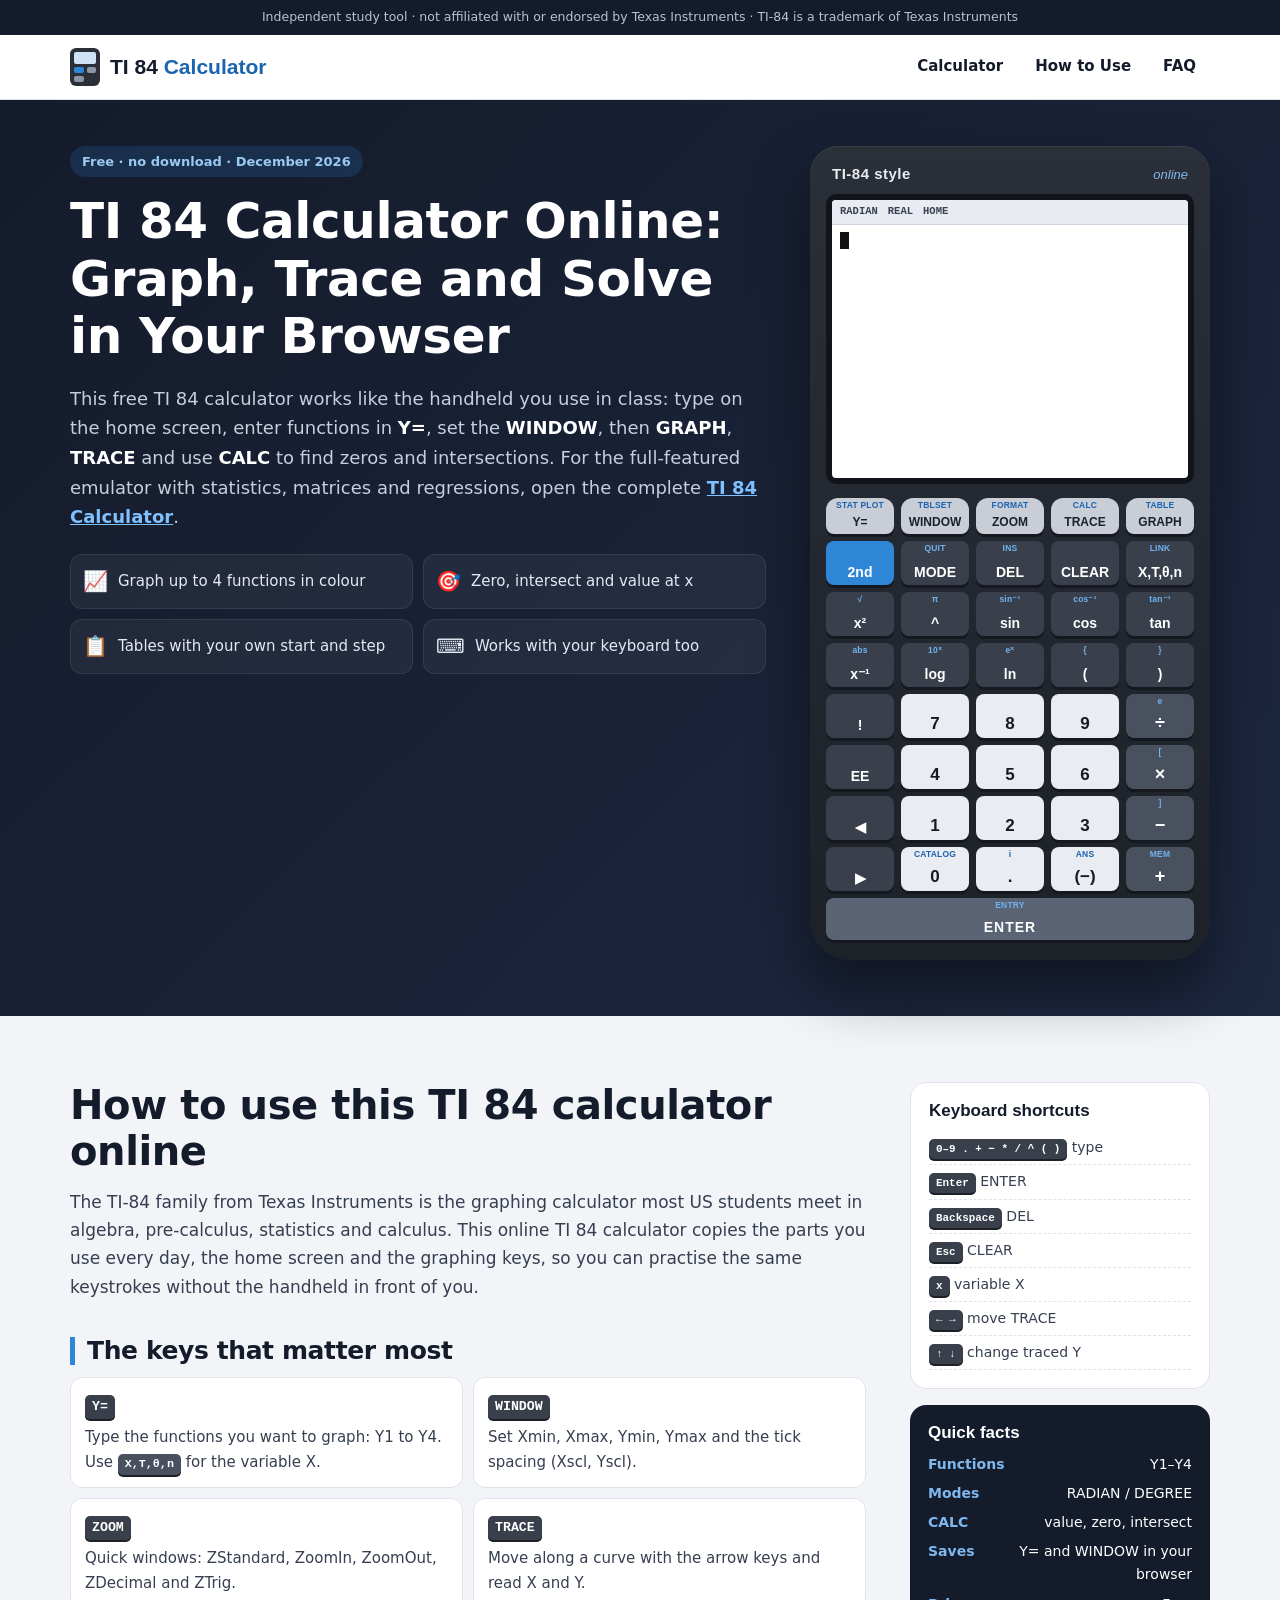
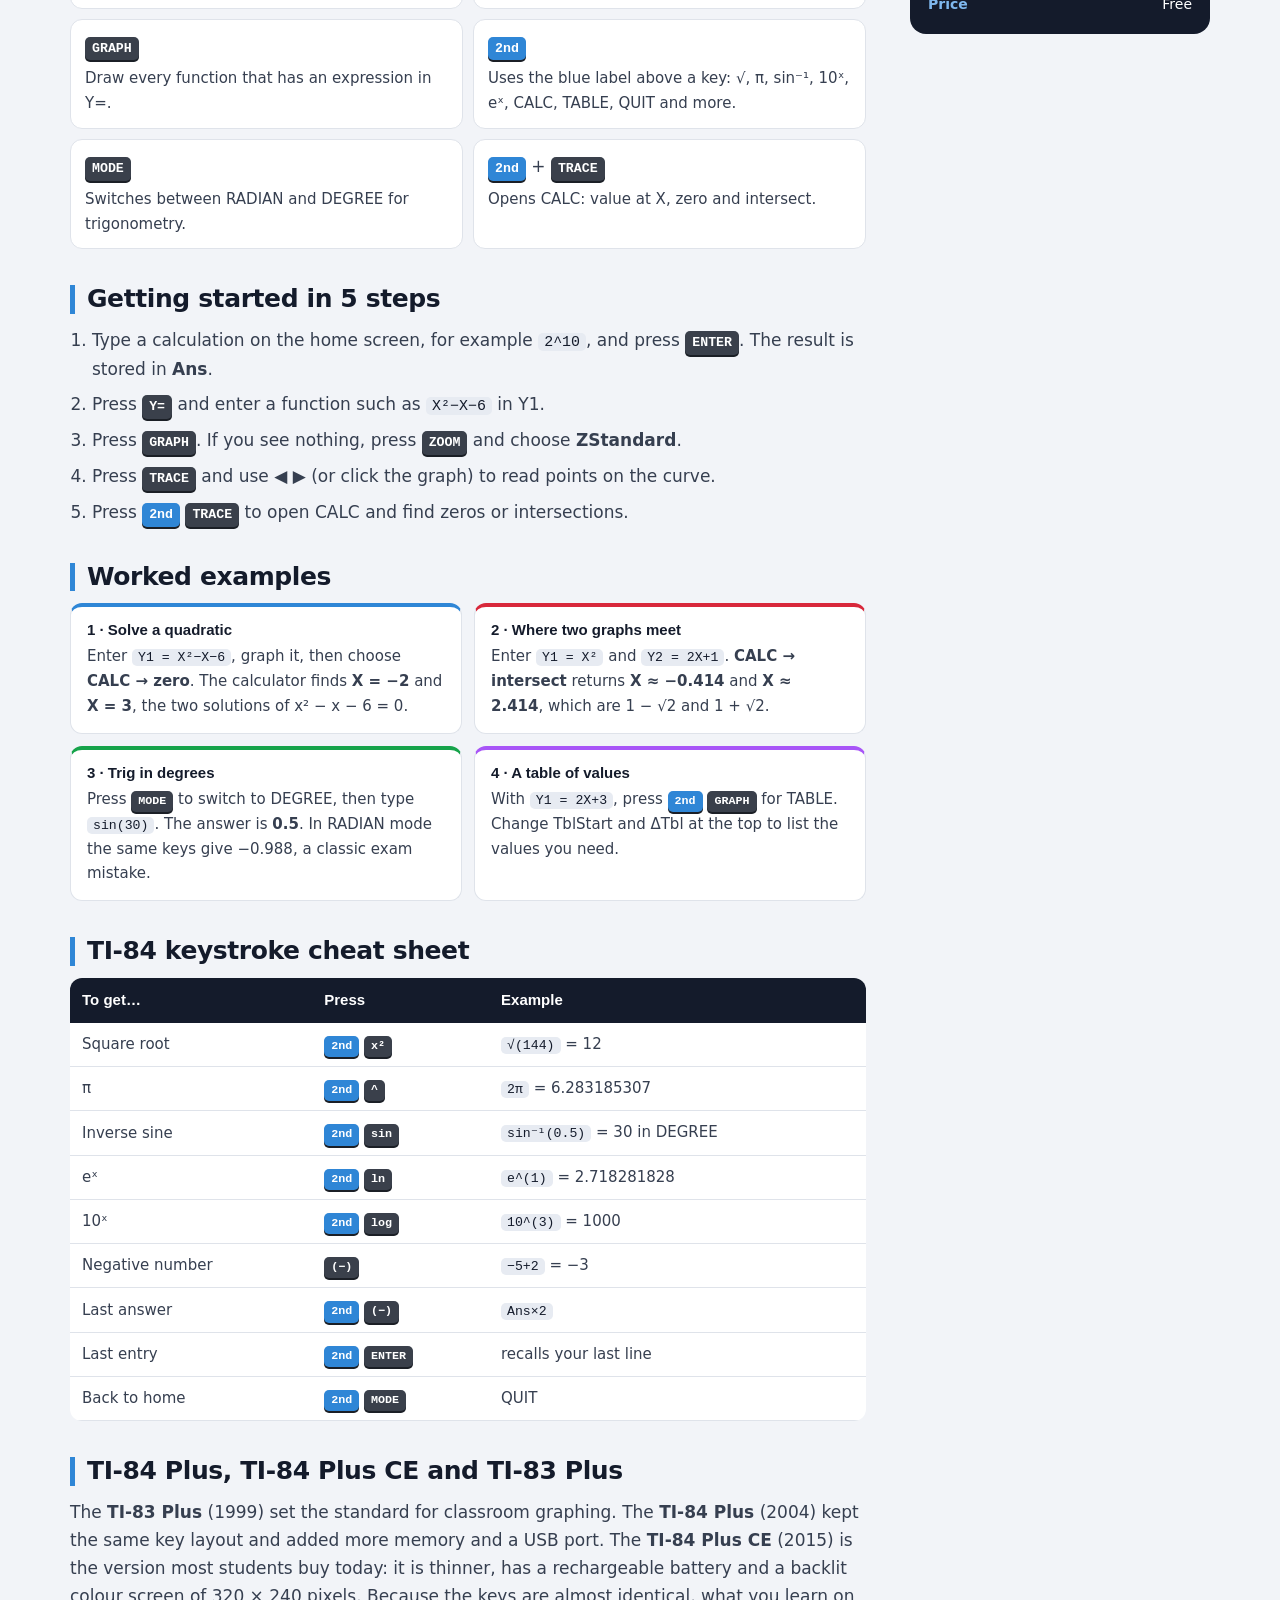
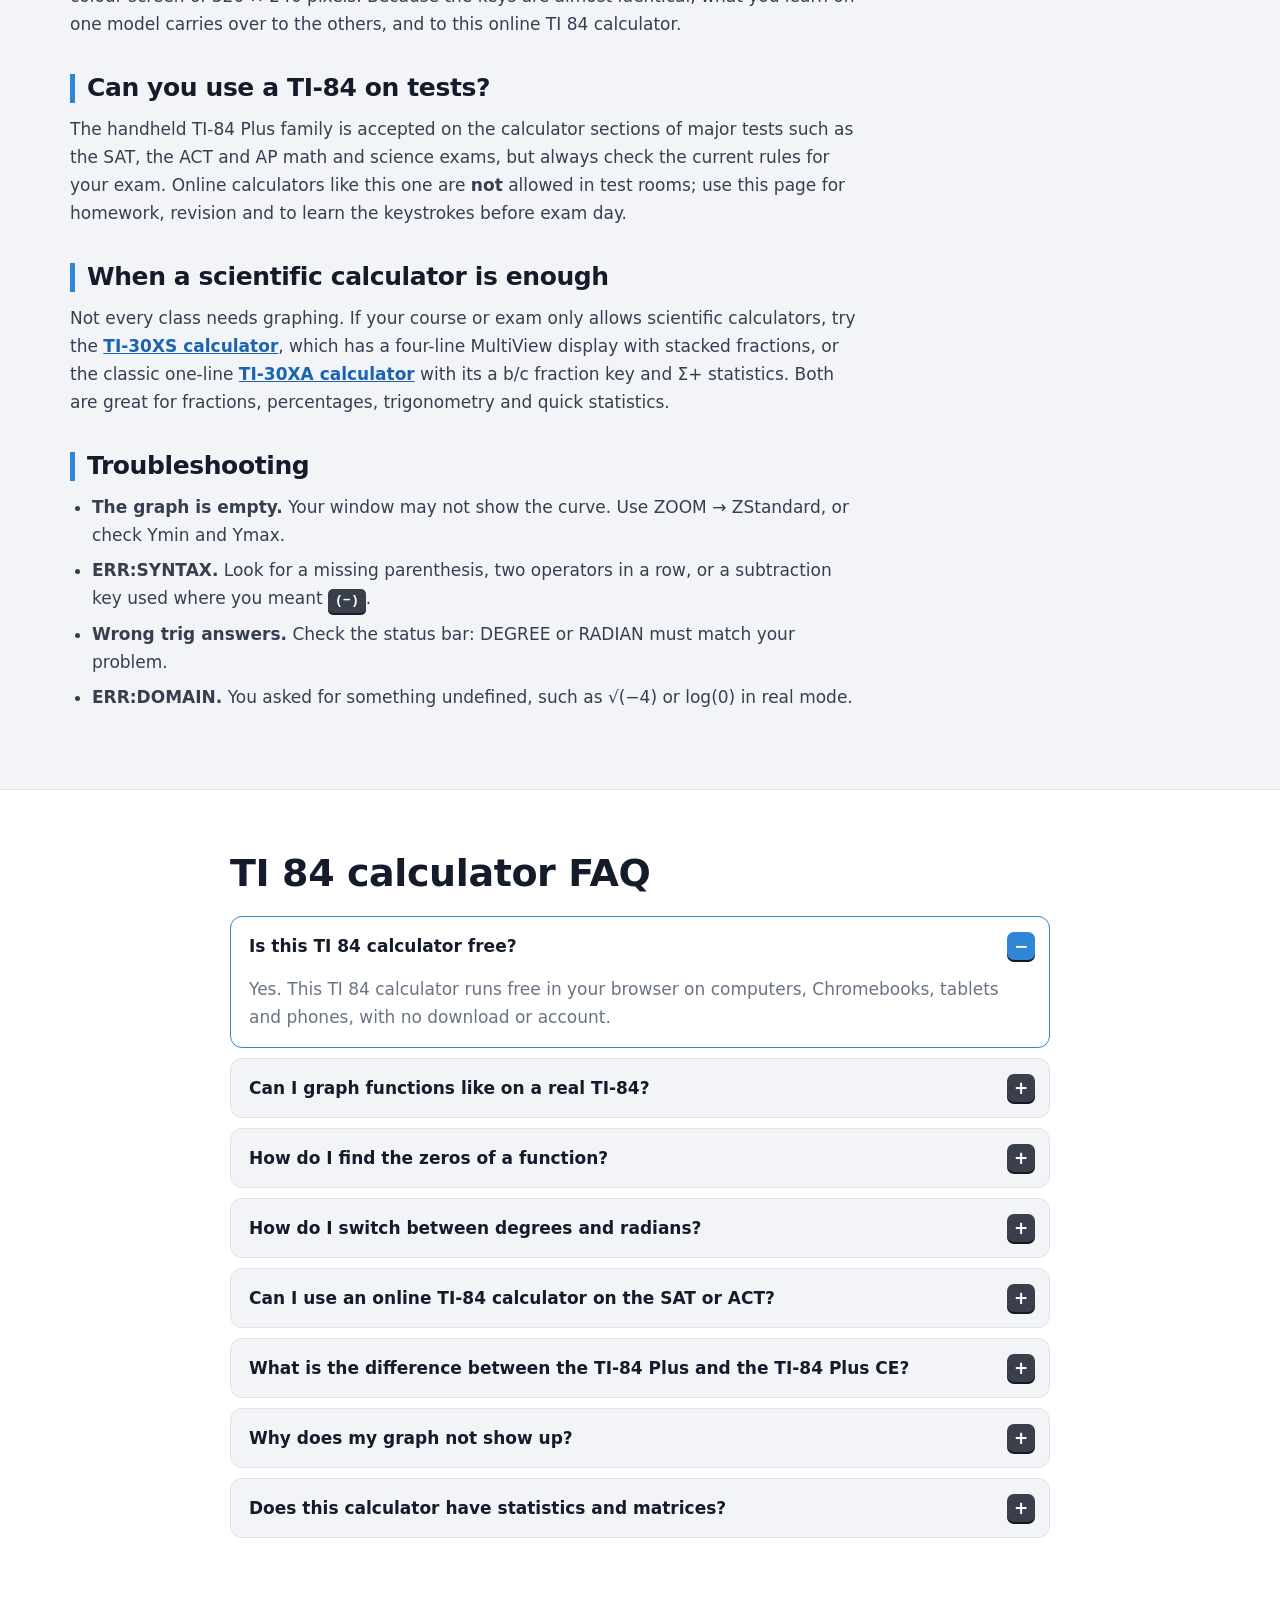
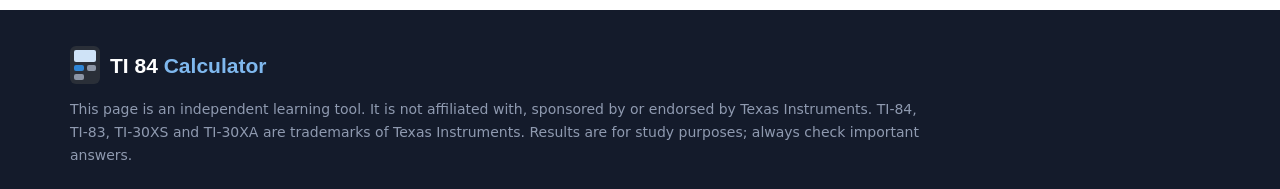
==== commit a114ea9c: "index.html" ====
--- a/index.html
+++ b/index.html
@@ -1,6 +1,7 @@
 <!DOCTYPE html>
 <html lang="en">
 <head>
+ <meta name="google-site-verification" content="D7AYmezfDBLRlR6S_Rco40Dx1BfmAZhsnF-uIUG-grg" />
 <meta charset="UTF-8">
 <meta name="viewport" content="width=device-width, initial-scale=1">
 <title>TI 84 Calculator Online – Free Graphing Calculator (November 2026)</title>
--- a/style.css
+++ b/style.css
@@ -0,0 +1,181 @@
+:root{--navy:#141b2b;--navy2:#1d2740;--body:#2a2f38;--body2:#1d2128;--key:#3a404b;--key2:#4a515e;--num:#e9ecf1;--top:#c9ced6;--blue:#2f86d6;--blue2:#1c64b0;--red:#d8283b;--ink:#141b2b;--txt:#363f50;--mut:#697386;--bg:#f2f4f8;--line:#dfe3ea}
+*{box-sizing:border-box;margin:0;padding:0}
+html{scroll-behavior:smooth}
+body{font-family:'Inter',system-ui,-apple-system,'Segoe UI',Roboto,Arial,sans-serif;color:var(--txt);background:var(--bg);line-height:1.65;font-size:17px;overflow-x:hidden}
+a{color:var(--blue2);font-weight:600}
+h1,h2,h3{font-family:'Space Grotesk','Inter',system-ui,sans-serif;font-weight:700;color:var(--ink);line-height:1.15;letter-spacing:-.4px}
+code,kbd{font-family:'JetBrains Mono',ui-monospace,Menlo,Consolas,monospace}
+code{background:#e7ebf2;border-radius:5px;padding:1px 6px;font-size:.88em;color:var(--ink)}
+kbd{display:inline-block;background:var(--key);color:#fff;border-radius:5px;padding:1px 7px;font-size:.78em;font-weight:700;box-shadow:0 2px 0 #1b1f26;white-space:nowrap}
+kbd.b{background:var(--blue)}
+kbd.s{background:var(--key2)}
+.wrap{max-width:1180px;margin:0 auto;padding:0 20px}
+.notice{background:var(--navy);color:#b8c2d6;font-size:12.5px;text-align:center;padding:7px 14px}
+
+.top{position:sticky;top:0;z-index:30;background:#fff;border-bottom:1px solid var(--line)}
+.top-in{display:flex;align-items:center;justify-content:space-between;height:64px;gap:14px}
+.brand{display:flex;align-items:center;gap:10px;text-decoration:none}
+.b-ic{width:30px;height:38px;border-radius:6px;background:var(--body);padding:4px;display:grid;grid-template-columns:1fr 1fr;grid-template-rows:12px 1fr 1fr;gap:3px}
+.b-ic i{display:block;border-radius:2px;background:#8c95a5}
+.b-ic i:first-child{grid-column:1/-1;background:#cfe3f7}
+.b-ic i:nth-child(2){background:var(--blue)}
+.b-txt{font:700 21px/1 'Space Grotesk','Inter',sans-serif;color:var(--ink);white-space:nowrap}
+.b-txt b{color:var(--blue2)}
+.foot .b-txt{color:#fff}.foot .b-txt b{color:#7fb8ee}
+.nav{display:flex;gap:4px}
+.nav a{color:var(--ink);text-decoration:none;font-weight:600;font-size:15px;padding:8px 14px;border-radius:8px}
+.nav a:hover{background:var(--bg);color:var(--blue2)}
+.hamb{display:none;flex:0 0 42px;height:42px;border:0;background:var(--ink);border-radius:9px;cursor:pointer;flex-direction:column;justify-content:center;align-items:center;gap:4px}
+.hamb span{display:block;width:18px;height:2px;background:#fff}
+
+.hero{background:linear-gradient(135deg,var(--navy),var(--navy2));color:#c6cfe0;padding:46px 0 56px}
+.hero-in{display:grid;grid-template-columns:minmax(0,1fr) 400px;gap:44px;align-items:start}
+.kick{display:inline-block;background:rgba(47,134,214,.18);color:#9cc9f2;font-weight:600;font-size:13px;padding:5px 12px;border-radius:999px;margin-bottom:16px}
+.hero h1{color:#fff;font-size:clamp(32px,4.2vw,50px)}
+.lead{margin:18px 0 22px;font-size:18px}
+.lead b{color:#fff}
+.lead a{color:#7fc0ff}
+.h-list{list-style:none;display:grid;grid-template-columns:1fr 1fr;gap:10px}
+.h-list li{display:flex;gap:10px;align-items:center;background:rgba(255,255,255,.05);border:1px solid rgba(255,255,255,.08);border-radius:12px;padding:10px 12px;font-size:15px;color:#e4e9f3}
+.h-list span{font-size:20px}
+
+/* calculator */
+.calc{background:linear-gradient(180deg,var(--body),var(--body2));border-radius:28px 28px 40px 40px;padding:16px 16px 20px;box-shadow:0 30px 60px rgba(0,0,0,.45),inset 0 1px 0 rgba(255,255,255,.08);width:100%;max-width:400px;justify-self:center}
+.c-brand{display:flex;justify-content:space-between;align-items:baseline;padding:0 6px 8px;font-family:'Space Grotesk',sans-serif}
+.c-brand span{color:#e9edf3;font-weight:700;font-size:15px;letter-spacing:.5px}
+.c-brand em{color:#7fb8ee;font-style:italic;font-size:13px}
+.screen{background:#fff;border:6px solid #11151b;border-radius:10px;height:290px;display:flex;flex-direction:column;overflow:hidden;font-family:'JetBrains Mono',ui-monospace,Menlo,Consolas,monospace;color:#111}
+.status{display:flex;gap:10px;background:#e8ecf2;color:#3a4252;font-size:10.5px;font-weight:700;padding:3px 8px;border-bottom:1px solid #cfd6e1;flex:0 0 auto}
+.st2{margin-left:auto;background:var(--blue);color:#fff;padding:0 5px;border-radius:3px}
+.pane{flex:1;overflow:auto;min-height:0}
+#pHome{padding:6px 8px;font-size:15px}
+.hq{color:#111;word-break:break-all}
+.ha{text-align:right;color:#111;font-weight:700;margin-bottom:4px;word-break:break-all}
+.ha.err{color:#c4142a}
+.entry{word-break:break-all;min-height:22px}
+.cur{display:inline-block;width:9px;height:17px;background:#111;vertical-align:-3px;animation:blink 1s steps(1) infinite}
+@keyframes blink{50%{opacity:0}}
+.yeq{padding:8px}
+.yrow{display:flex;align-items:center;gap:6px;margin-bottom:6px}
+.yl{display:flex;align-items:center;gap:5px;font-weight:700;font-size:14px;flex:0 0 auto}
+.yl i{width:10px;height:10px;border-radius:2px;display:block}
+.yrow input,.wrow input,.tset input,.gf-in input{font:600 15px 'JetBrains Mono',ui-monospace,monospace;border:1px solid #c9d1de;border-radius:4px;padding:4px 6px;width:100%;min-width:0;color:#111;background:#f8fafc}
+.yrow input:focus,.wrow input:focus,.tset input:focus,.gf-in input:focus{outline:2px solid var(--blue);border-color:var(--blue)}
+.phint{font-size:12px;color:#6a7385;padding:6px 0}
+.win{padding:8px 10px}
+.wh{font-weight:700;font-size:13px;margin-bottom:6px}
+.wrow{display:grid;grid-template-columns:60px 1fr;align-items:center;gap:6px;margin-bottom:5px;font-size:14px}
+.menu{padding:6px}
+.mh{font-weight:700;font-size:13px;background:#111;color:#fff;padding:3px 8px;border-radius:3px;margin-bottom:6px;display:inline-block}
+.menu button{display:block;width:100%;text-align:left;border:0;background:none;font:600 15px 'JetBrains Mono',monospace;padding:6px 8px;border-radius:4px;cursor:pointer;color:#111}
+.menu button:hover,.menu button:focus{background:var(--blue);color:#fff;outline:none}
+.menu button b{margin-right:6px}
+.gr{display:flex;flex-direction:column;overflow:hidden}
+#cv{width:100%;height:auto;aspect-ratio:320/220;display:block;cursor:crosshair;flex:0 0 auto}
+.g-foot{font-size:11.5px;padding:3px 6px;border-top:1px solid #dfe4ec;flex:1;overflow:auto}
+.gf-tr{display:flex;flex-wrap:wrap;gap:4px 10px;font-weight:700}
+.gf-b{display:flex;gap:4px;margin-top:3px}
+.gf-b button,.gf-in button{border:0;background:#e3e8f0;border-radius:4px;font:700 12px 'JetBrains Mono',monospace;padding:3px 8px;cursor:pointer}
+.gf-b button:hover,.gf-in button:hover{background:var(--blue);color:#fff}
+.gf-in{display:flex;gap:6px;align-items:center}
+.gf-in label{display:flex;align-items:center;gap:4px;font-weight:700;flex:1}
+.gf-res{background:#fff7d6;border-radius:4px;padding:2px 6px;margin-bottom:3px;line-height:1.4}
+.tb{padding:6px}
+.tset{display:grid;grid-template-columns:1fr 1fr;gap:6px;margin-bottom:6px}
+.tset label{display:flex;align-items:center;gap:4px;font-size:12px;font-weight:700;white-space:nowrap}
+.tb table{width:100%;border-collapse:collapse;font-size:13px}
+.tb th{background:#111;color:#fff;padding:3px 4px;text-align:right}
+.tb th:first-child{color:#fff!important}
+.tb td{border-bottom:1px solid #e3e8ef;padding:2px 4px;text-align:right;white-space:nowrap}
+.keys{margin-top:14px;display:flex;flex-direction:column;gap:7px}
+.kr{display:grid;grid-template-columns:repeat(5,minmax(0,1fr));gap:7px}
+.kr.last{grid-template-columns:1fr}
+.k{border:0;border-radius:8px;cursor:pointer;display:flex;flex-direction:column;align-items:center;justify-content:flex-end;padding:0 2px 6px;height:44px;font-family:'Inter',sans-serif;font-weight:700;font-size:14px;line-height:1;background:var(--key);color:#fff;box-shadow:0 3px 0 #15181e;position:relative;transition:transform .05s}
+.k:active{transform:translateY(2px);box-shadow:0 1px 0 #15181e}
+.k s{text-decoration:none;font-size:8.5px;font-weight:700;color:#6fb3f0;position:absolute;top:3px;left:0;right:0;text-align:center;white-space:nowrap;overflow:hidden;letter-spacing:.2px}
+.k.top{background:var(--top);color:#1b2130;height:36px;border-radius:12px 12px 8px 8px;font-size:12px}
+.k.top s{color:#1c64b0}
+.k.second{background:var(--blue);color:#fff}
+.k.num{background:var(--num);color:#151a23;font-size:17px}
+.k.num s{color:#1c64b0}
+.k.op{background:var(--key2);font-size:18px}
+.k.enter{height:42px;background:#5b6474;font-size:14px;letter-spacing:1px}
+.k:hover{filter:brightness(1.12)}
+.keys.sec .k s{color:#fff;background:var(--blue);border-radius:3px;margin:0 3px}
+.keys.sec .k.top s,.keys.sec .k.num s{color:#fff}
+.k:focus-visible{outline:3px solid #7fc0ff;outline-offset:1px}
+
+/* content */
+.guide{padding:66px 0}
+.g-grid{display:grid;grid-template-columns:minmax(0,1fr) 300px;gap:44px;align-items:start}
+.prose h2{font-size:clamp(28px,3.8vw,40px);margin-bottom:14px}
+.prose h3{font-size:25px;margin:36px 0 12px;padding-left:12px;border-left:5px solid var(--blue)}
+.prose p{margin-bottom:12px}
+.prose ol,.prose ul{padding-left:22px;margin-bottom:12px}
+.prose li{margin:7px 0}
+.keymap{display:grid;grid-template-columns:repeat(2,minmax(0,1fr));gap:10px}
+.keymap div{background:#fff;border:1px solid var(--line);border-radius:12px;padding:12px 14px}
+.keymap p{font-size:15px;margin:6px 0 0}
+.exs{display:grid;grid-template-columns:repeat(2,minmax(0,1fr));gap:12px}
+.ex{background:#fff;border:1px solid var(--line);border-top:4px solid var(--blue);border-radius:12px;padding:14px 16px}
+.ex:nth-child(2){border-top-color:var(--red)}.ex:nth-child(3){border-top-color:#16a34a}.ex:nth-child(4){border-top-color:#a855f7}
+.ex p{font-size:15px;margin:0}
+.ex-t{font:700 16px 'Space Grotesk','Inter',sans-serif;color:var(--ink);margin-bottom:6px!important}
+.tbl{overflow-x:auto;margin:10px 0 14px}
+.tbl table{width:100%;border-collapse:collapse;min-width:520px;font-size:15px;background:#fff;border-radius:12px;overflow:hidden}
+.tbl th{background:var(--ink);color:#fff;text-align:left;padding:10px 12px;font-family:'Space Grotesk',sans-serif}
+.tbl td{padding:9px 12px;border-bottom:1px solid var(--line)}
+.side{position:sticky;top:84px;display:flex;flex-direction:column;gap:16px}
+.s-card{background:#fff;border:1px solid var(--line);border-radius:16px;padding:18px}
+.s-card.blue{background:var(--navy);color:#c6cfe0;border:0}
+.s-h{font:700 17px 'Space Grotesk','Inter',sans-serif;color:var(--ink);margin-bottom:10px}
+.s-card.blue .s-h{color:#fff}
+.s-card ul{list-style:none;font-size:14px}
+.s-card li{padding:5px 0;border-bottom:1px dashed var(--line)}
+.s-card dl{display:grid;grid-template-columns:auto 1fr;gap:6px 12px;font-size:14px}
+.s-card dt{color:#7fb8ee;font-weight:600}
+.s-card dd{text-align:right;color:#fff}
+
+.faq{padding:62px 0;background:#fff;border-top:1px solid var(--line)}
+.faq-in{max-width:860px}
+.faq h2{font-size:clamp(28px,3.6vw,38px);margin-bottom:20px}
+.faq details{border:1px solid var(--line);border-radius:12px;margin-bottom:10px;background:var(--bg)}
+.faq details[open]{border-color:var(--blue);background:#fff}
+.faq summary{cursor:pointer;font-weight:700;color:var(--ink);padding:15px 54px 15px 18px;list-style:none;position:relative}
+.faq summary::-webkit-details-marker{display:none}
+.faq summary:after{content:"+";position:absolute;right:14px;top:50%;transform:translateY(-50%);width:28px;height:28px;border-radius:7px;background:var(--key);color:#fff;text-align:center;line-height:28px;font-weight:700;box-shadow:0 2px 0 #15181e}
+.faq details[open] summary:after{content:"−";background:var(--blue)}
+.faq details p{padding:0 18px 16px;color:var(--mut)}
+
+.foot{background:var(--navy);color:#8f9ab0;padding:36px 0}
+.foot .wrap{display:flex;flex-direction:column;gap:14px}
+.foot p{font-size:14px;max-width:860px}
+
+.toast{position:fixed;left:50%;bottom:22px;transform:translateX(-50%);background:#fff;color:var(--ink);padding:11px 20px;border-radius:10px;font-weight:700;z-index:50;box-shadow:0 10px 30px rgba(0,0,0,.3);max-width:calc(100% - 32px);text-align:center}
+.toast[hidden]{display:none}
+
+@media (max-width:980px){
+  .hero-in,.g-grid{grid-template-columns:minmax(0,1fr)}
+  .side{position:static}
+}
+@media (max-width:760px){
+  .hamb{display:flex}
+  .nav{display:none;position:absolute;top:64px;left:0;right:0;background:#fff;flex-direction:column;padding:10px 16px 16px;border-bottom:3px solid var(--blue);box-shadow:0 10px 20px rgba(0,0,0,.08)}
+  .nav.open{display:flex}
+  .nav a{padding:12px}
+  .keymap,.exs{grid-template-columns:minmax(0,1fr)}
+}
+@media (max-width:520px){
+  body{font-size:16px}
+  .wrap{padding:0 16px}
+  .hero{padding:34px 0 44px}
+  .h-list{grid-template-columns:minmax(0,1fr)}
+  .calc{padding:12px 10px 16px;border-radius:22px 22px 32px 32px}
+  .screen{height:270px}
+  .kr{gap:5px}.keys{gap:6px}
+  .k{height:42px;font-size:13px}
+  .k.num{font-size:16px}
+  .k s{font-size:7.5px}
+  .k.top{font-size:10.5px}
+}
+@media (max-width:360px){.b-txt{font-size:18px}.k s{font-size:6.5px}.k.top{font-size:9.5px}}
